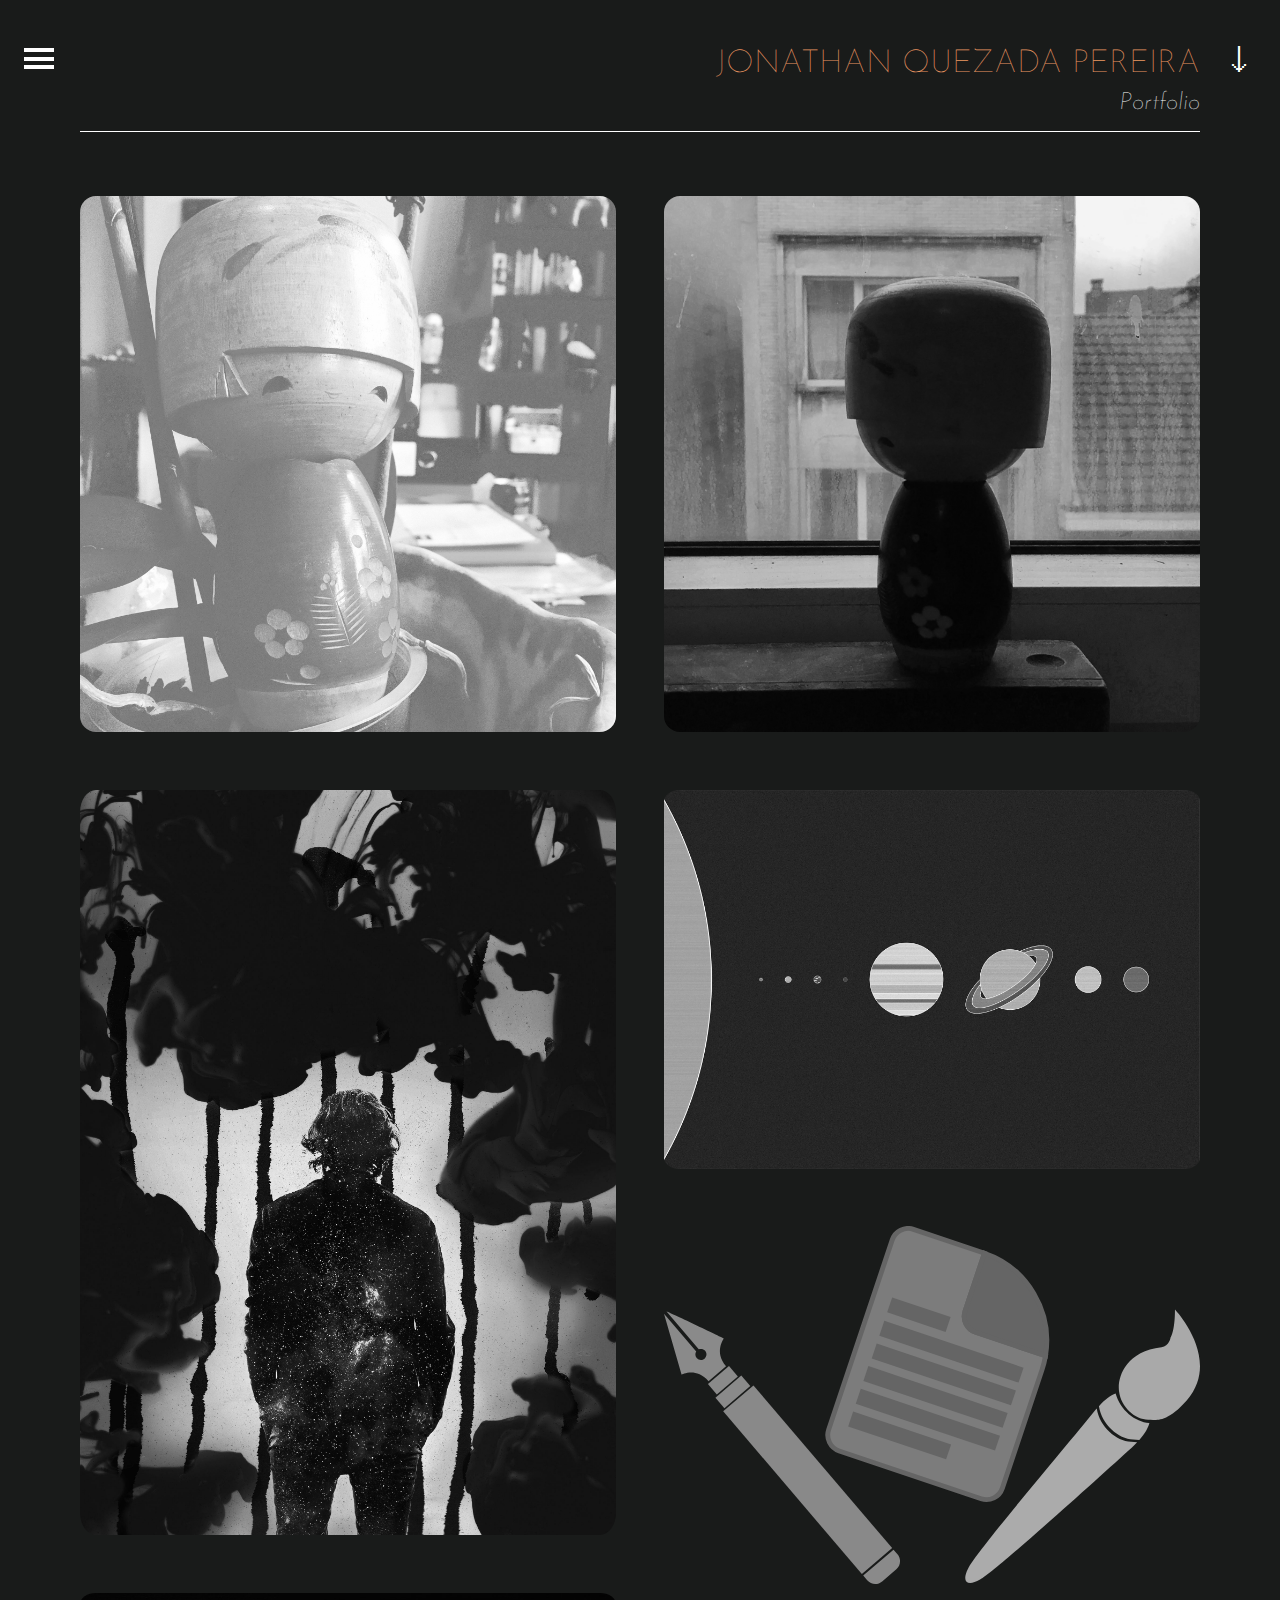
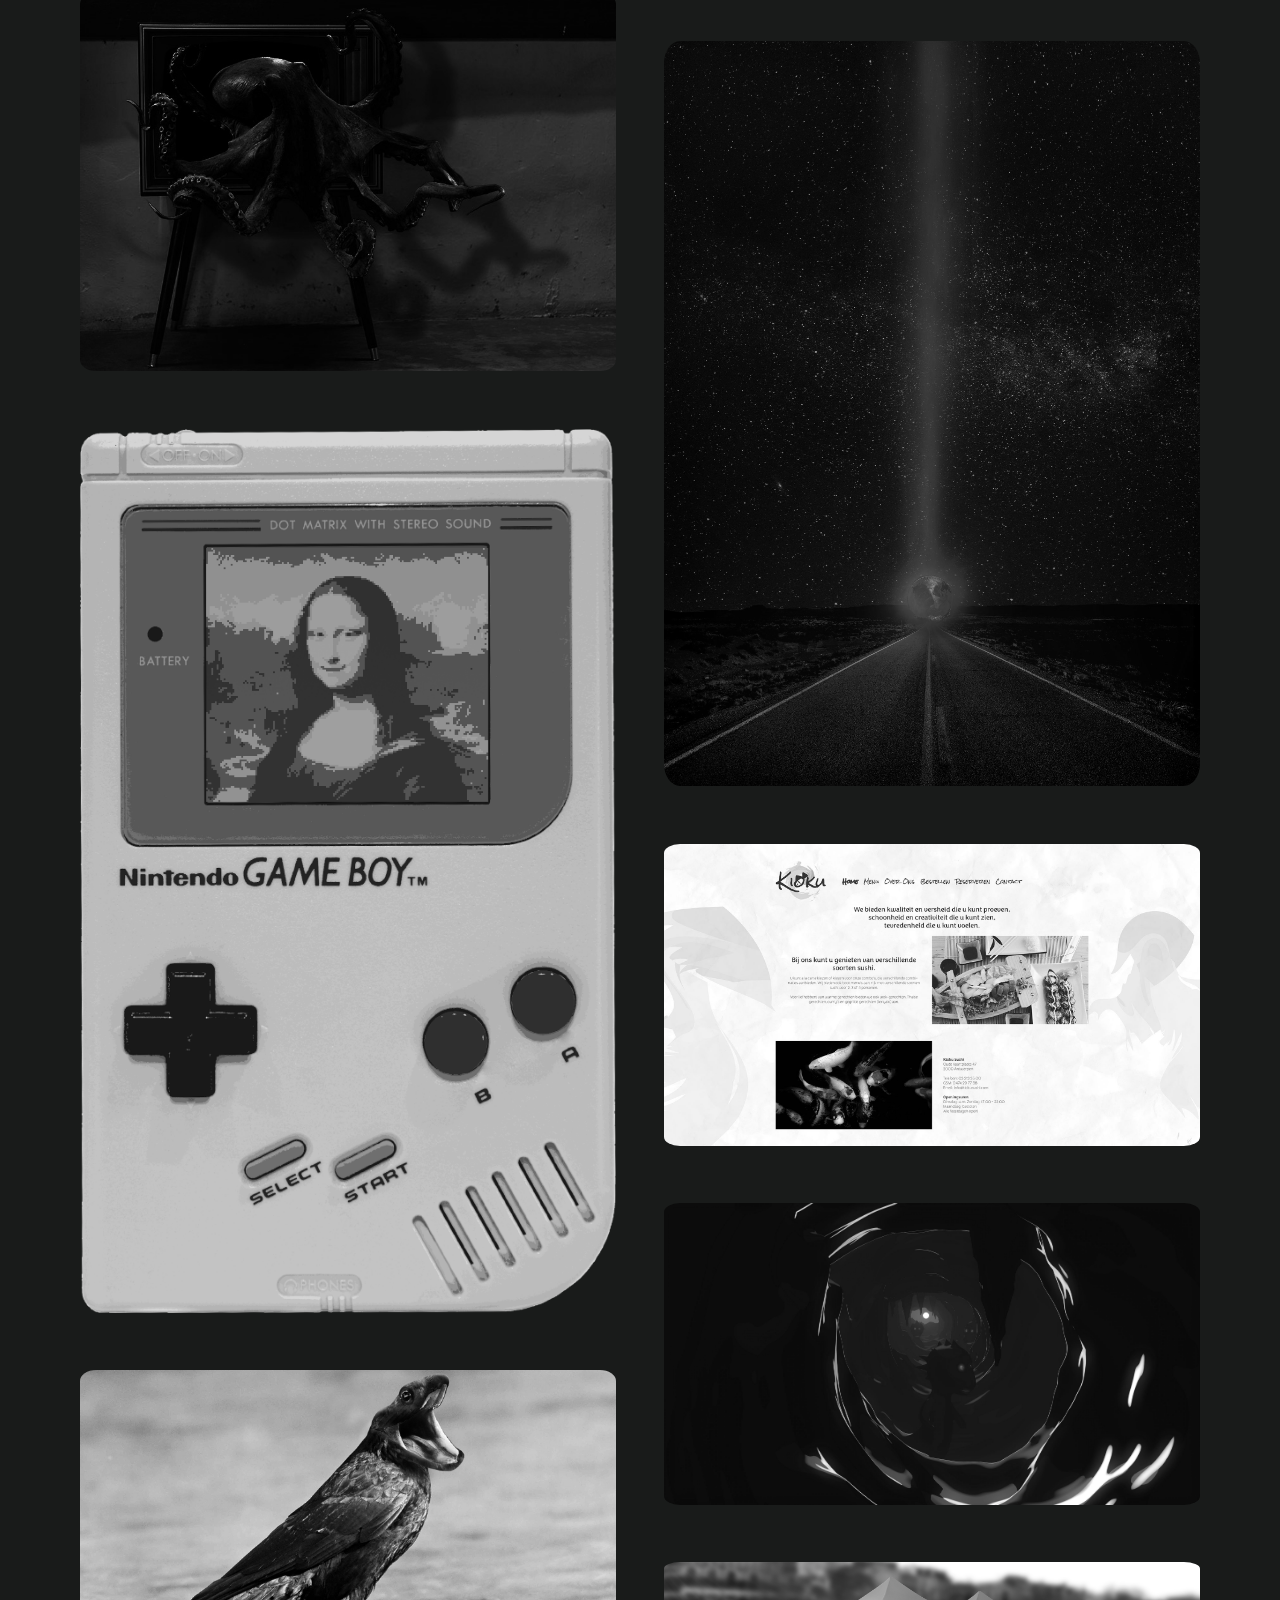
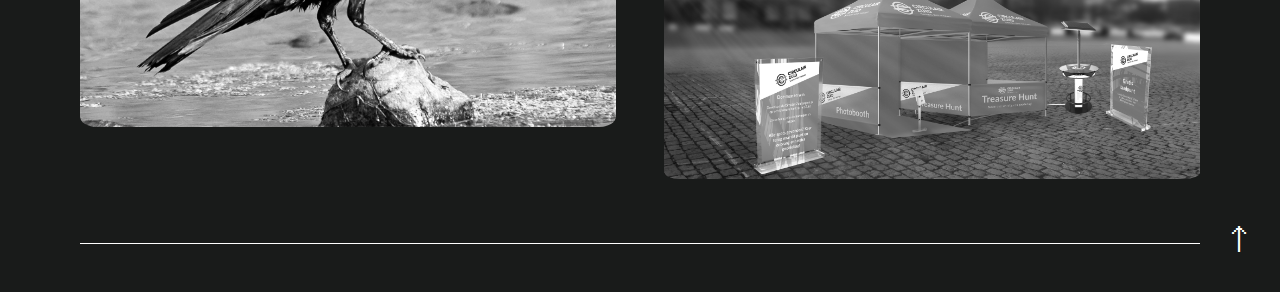
==== index.html @ c4bb79e0 "Update index.html" ====
<!doctype html>
<html>
	<head>
		<title>Portfolio Jonathan Q. Pereira</title>
		<link rel="stylesheet" type="text/css" href="reset.css">
		<link href="https://fonts.googleapis.com/css?family=Josefin+Sans:300,300i,400,400i,700" rel="stylesheet">
		<link rel="stylesheet" type="text/css" href="stijl.css">
		<link rel="stylesheet" type="text/css" id="switchcss" href="stijl-dark.css">
		<script src="script.js" defer></script>
		<meta charset="utf-8">
	</head>
	<body>
		<header>
			<h1>Jonathan Quezada&nbspPereira</h1>
			<h2>Portfolio</h2>
		</header>

		<a class="burger">
			<span></span>
			<span></span>
			<span></span>
		</a>

		<a class="pijlen verbergpijl" id="pijl" data-factor="1">🡓</a>
		<a class="pijlen verbergpijl" id="pijl2" data-factor="0">🡑</a>

		<nav>
			<a href="index.html">Portfolio</a>
			<a href="about.html">About</a>
			<div class="mode">
				<a class="dark selected">Dark&nbsp;Mode</a>
				<a class="light">Light&nbsp;Mode</a>
			</div>
			<img src="img/splatter.svg" alt="">
		</nav>

		<main id="columns">
			<div>
				<a href="/portfolio/img/img1.jpg">
				<img src="img/img1.jpg" alt="">
				</a>
				<h3>Pastel Kokeshi Photograph, 2017</h3>
			</div>
			<div>
				<a href="/portfolio/img/img2.jpg">
				<img src="img/img2.jpg" alt="">
				</a>
				<h3>Scifi Poster #1, 2018</h3>
			</div>
			<div>
				<a href="/portfolio/img/img3.jpg">
				<img src="img/img3.jpg" alt="">
				</a>
				<h3>Lovecraftian Out of Bounds, 2017</h3>
			</div>
			<div>
				<a href="/portfolio/img/img4.png">
				<img src="img/img4.png" alt="">
				</a>
				<h3>Modern Retro Mona, 2019</h3>
			</div>
			<div>
				<a href="/portfolio/img/img6.jpg">
				<img src="img/img6.jpg" alt="">
				</a>
				<h3>Snake + Bird = ???, 2018</h3>
			</div>
			<div>
				<a href="/portfolio/img/img8.jpg">
				<img src="img/img8.jpg" alt="">
				</a>
				<h3>Backlit Kokeshi Photograph, 2017</h3>
			</div>
			<div>
				<a href="/portfolio/img/img5.jpg">
				<img src="img/img5.jpg" alt="">
				</a>
				<h3>Simple Solar System, 2019</h3>
			</div>
			<div>
				<a href="/portfolio/img/img9.svg">
				<img src="img/img9.svg" alt="">
				</a>
				<h3>Adobe Icons, 2018</h3>
			</div>
			<div>
				<a href="/portfolio/img/img7.jpg">
				<img src="img/img7.jpg" alt="">
				</a>
				<h3>Scifi Poster #2, 2018</h3>
			</div>
			<div>
				<a href="/portfolio/img/img10.jpg">
				<img src="img/img10.jpg" alt="">
				</a>
				<h3>Sushi Restaurant website concept, 2021</h3>
			</div>
			<div>
				<a href="/portfolio/img/img11.jpg">
				<img src="img/img11.jpg" alt="">
				</a>
				<h3>Purple 3D scene, 2021</h3>
			</div>
			<div>
				<a href="/portfolio/img/img12.jpg">
				<img src="img/img12.jpg" alt="">
				</a>
				<h3>Mockup scene, 2020</h3>
			</div>
				<p class="info">More works will be added in the future!</p>
		</main>
	</body>
</html>
---- stijl.css ----
body {
  font-family: "Josefin Sans", sans-serif;
  margin: 1.5rem;
  color: white;
  background-color: #191b1a;
  position: relative;
}

main {
  margin: auto;
  max-width: 100rem;
}

.bottom {
  animation-name: bottomkleur;
  animation-duration: 2s;
  animation-fill-mode: forwards;
}

.top {
  animation-name: topkleur;
  animation-duration: 2s;
  animation-fill-mode: forwards;
}

@keyframes bottomkleur {
  100% {
    background-color: #243640;
  }
}

@keyframes topkleur {
  0% {
    background-color: #243640;
  }
  100% {
    background-color: #191b1a;
  }
}

h1, h2 {
  text-align: center;
}

h1 {
  font-size: 1.3rem;
  font-weight: lighter;
  padding-bottom: 0.7rem;
  color: #EC9862;
  text-transform: uppercase;
}

h2 {
  font-size: 1.2rem;
  font-style: italic;
  font-weight: lighter;
  padding-bottom: 1rem;
  border-bottom: 0.1rem solid white;
  margin-bottom: 2rem;
}

h3 {
  font-size: 1.1rem;
  font-style: italic;
}

p {
  font-size: 0.9rem;
  line-height: 1.4rem;
  padding-bottom: 1rem;
}

a {
  text-decoration: none;
  color: white;
}

a:hover {
  color: #EC9862;
  cursor:pointer;
}

nav {
  background-color: rgba(61,61,61, 0.8);
  height: 100vh;
  width: 25vw;
  position: fixed;
  top: 0;
  left: 0;
  padding: 5rem 1.5rem;
  font-size: 1.5rem;
  z-index: 1;
  transform: translate(-50vw, 0);
  animation-timing-function: linear;
}

nav a {
  display: block;
  padding-bottom: 1rem;
}

nav img {
  max-height: 50vh;
  margin-top: 15vh;
}

.zichtbaar {
  animation-fill-mode: forwards;
  animation-duration: 0.3s;
  animation-name: toonNav;
}

.onzichtbaar {
  animation-duration: 0.3s;
  animation-name: verbergNav;
}

@keyframes toonNav {
  100% {
    transform: translate(0, 0);
  }
}

@keyframes verbergNav {
  0% {
    transform: translate(0, 0);
  }
  100% {
    transform: translate(-50vw, 0);
  }
}

.mode {
  padding-top: 1rem;
  font-size: 1rem;
  font-weight: lighter;
  line-height: 1.5rem;
}

.mode a {
  display: inline;
}

.mode a:nth-child(1) {
  padding-right: 1rem;
  display: inline;
}

.selected {
  font-weight: bold;
}

.burger {
  border-bottom: 12px double white;
  border-top: 4px solid white;
  content: "";
  height: 5px;
  width: 30px;
  position: fixed;
	top: 1.5rem;
  left: 1.5rem;
  z-index: 2;
  transition-duration: 0.25s;
  transition-property: all;
}

.burger:hover {
  border-color: #EC9862;
}

.geklikt {
	position: fixed;
}

#columns {
  column-count: 1;
}

#columns div {
  font-size: 1rem;
  font-weight: lighter;
  margin-bottom: 2rem;
  break-inside: avoid;
  color: rgba(255, 255, 255, 0);
  filter: grayscale(100%);
  transition-property: all;
  transition-duration: 0.75s;
}

#columns div:hover {
  color: rgba(255, 255, 255, 1);
  filter: none;
}

#columns img {
	max-width: 100%;
	display: block;
	margin-bottom: 0.5rem;
  border-radius: 3%;
}

#me {
  display: block;
  margin: auto;
  margin-bottom: 2rem;
  height: auto;
  width: 50vw;
  max-width: 100%;
  border-radius: 3%;
  filter: grayscale(100%);
}

#email {
  font-style: italic;
}

.pijlen {
  font-size: 2rem;
  color: white;
  position: absolute;
  right: 0;
  z-index: 1;
  transition-duration: 0.25s;
  transition-property: all;
}

#pijl {
  top: 0;
}

#pijl2 {
  bottom: -1rem;
}

.pijlen:hover {
  color: #EC9862;
}

.burger:active {
  transform: scale(1.25);
}

.pijlen:active {
  transform: scale(1.5);
}

.verbergpijl {
  display: none;
}

.info {
  position: absolute;
  bottom: -1rem;
  left: -100vw;
  transition-property: left;
  transition-duration: 1s;
  color: #EC9659;
  font-weight: normal;
  width: 100%;
  margin: auto;
  text-align: center;
}

#object {
  margin-top: 2rem;
  max-height: 10rem;
  animation-name: zweef;
  animation-duration: 5s;
  animation-iteration-count: infinite;
}

.verbergtekst {
  display: none;
}

#aboutmain p {
  font-size: 1.15rem;
}

@keyframes zweef {
  50% {
    transform: translate(0, -2rem);
  }
}

@supports (grid-area: auto) {
  @media (min-width: 1000px) {
    #aboutmain {
      display: grid;
      grid-template-columns: 1fr 1fr;
    }

    main {
      border-bottom: 0.1rem solid white;
      padding: 2rem 0;
    }

    h1, h2 {
      text-align: right;
    }

    #object {
      margin-top: 4rem;
    }

  	#columns {
  		column-count: 2;
  		column-gap: 3rem;
  	}

    #me {
      width: 30vw;
    }

    .burger {
      top: 3rem;
      left: 1.5rem;
    }

    body {
      margin: 3rem 5rem;
    }

    nav {
      width: 20vw;
      max-width: 15rem;
      padding: 7rem 1.5rem;
    }

    h1 {
      font-size: 2rem;
    }

    h2 {
      font-size: 1.5rem;
    }

    #pijl, #pijl2 {
      right: -3.5rem;
    }
  }

  @media (min-width: 1400px) {

    .burger {
      top: 3rem;
      left: 3rem;
    }

    #object {
      margin-top: 6rem;
    }

  	#columns {
  		column-count: 3;
  	}

    body {
      margin: 3rem 8rem;
    }

    nav {
      padding: 7rem 3rem;
    }

    #pijl, #pijl2 {
      right: -5rem;
    }
  }
}
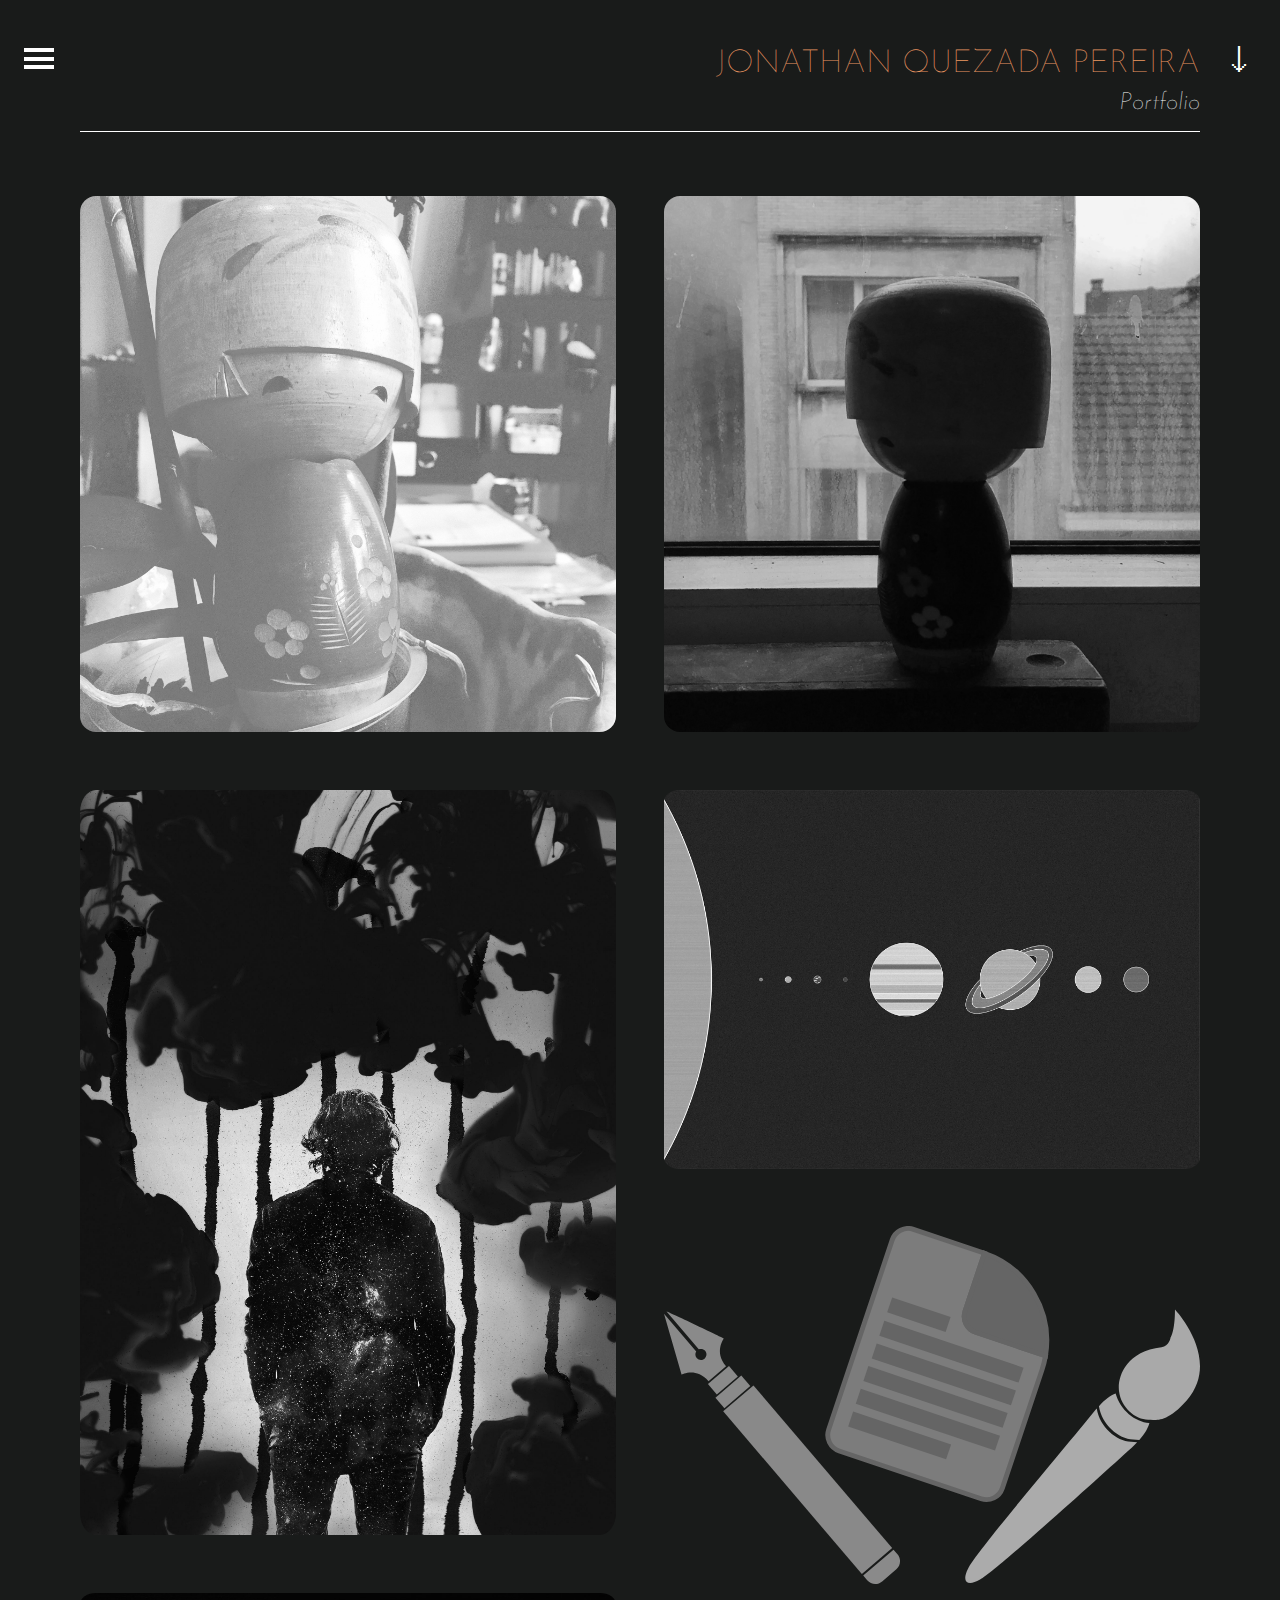
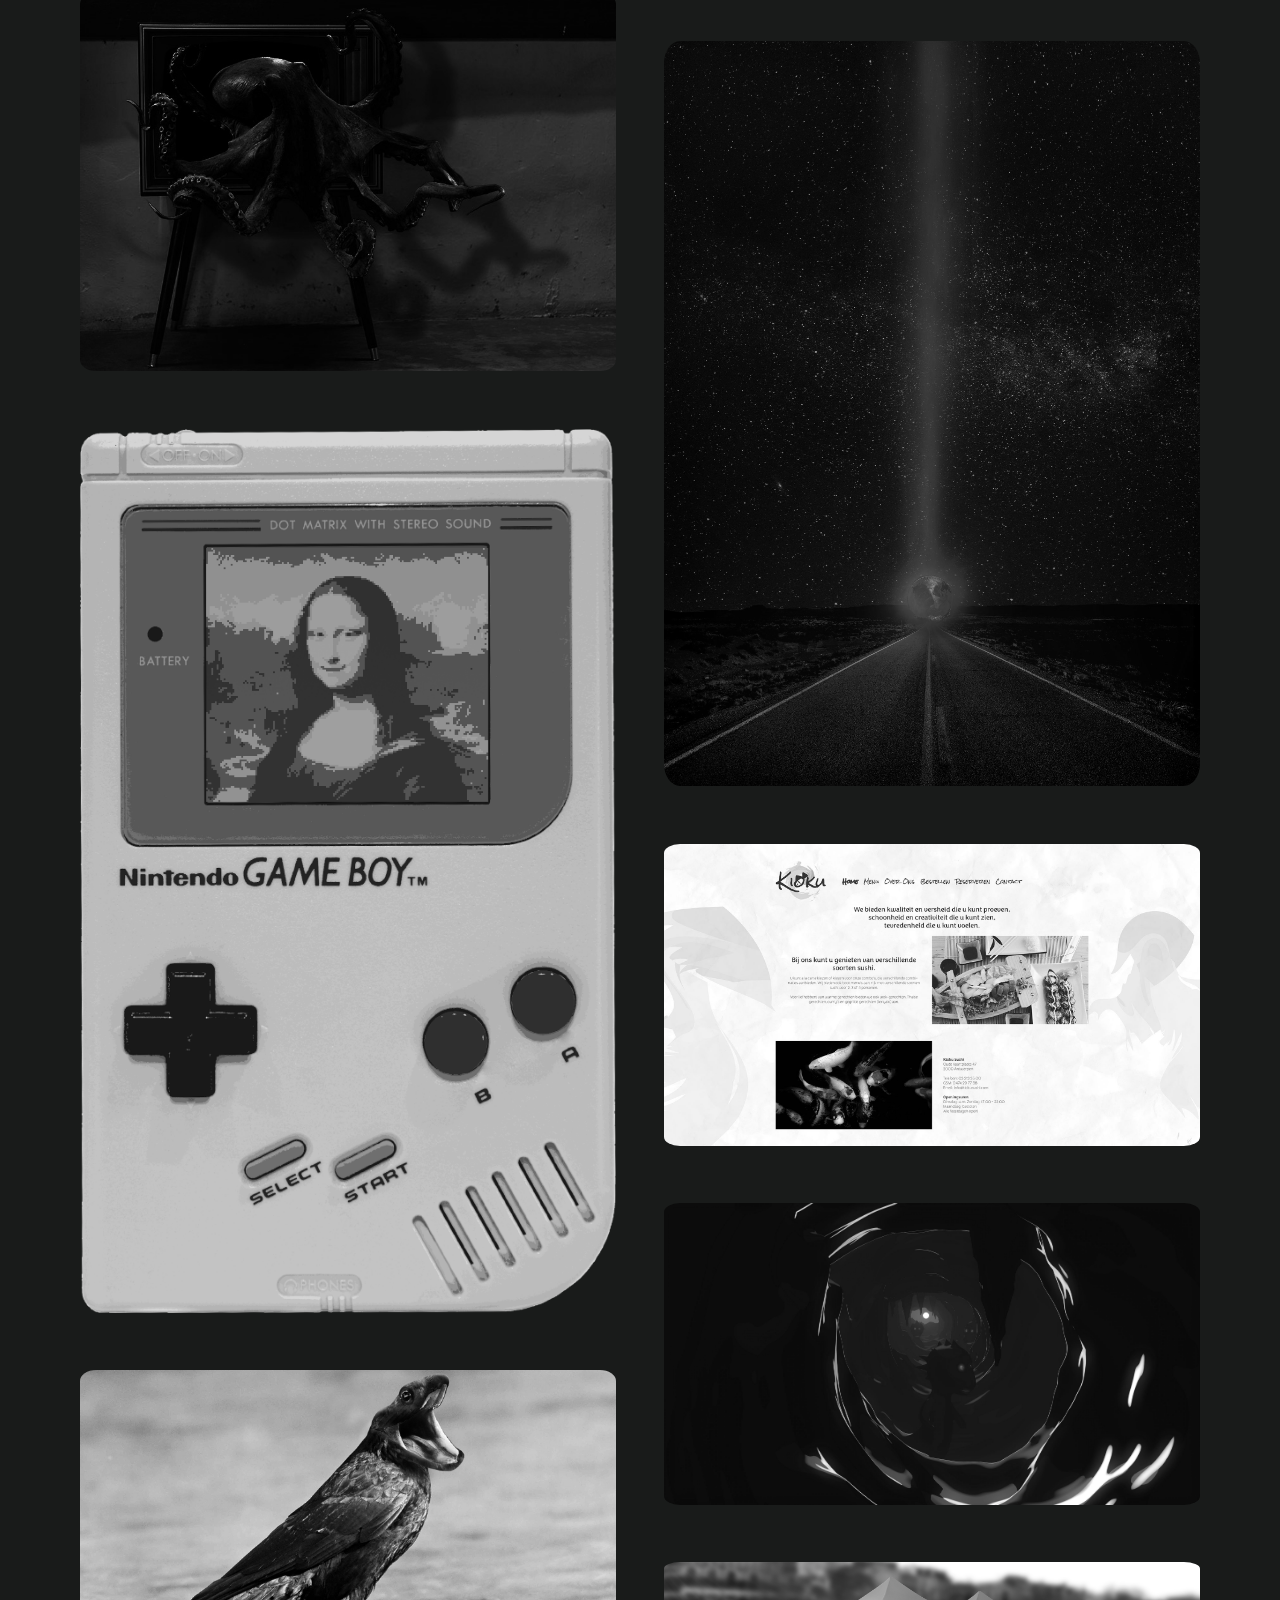
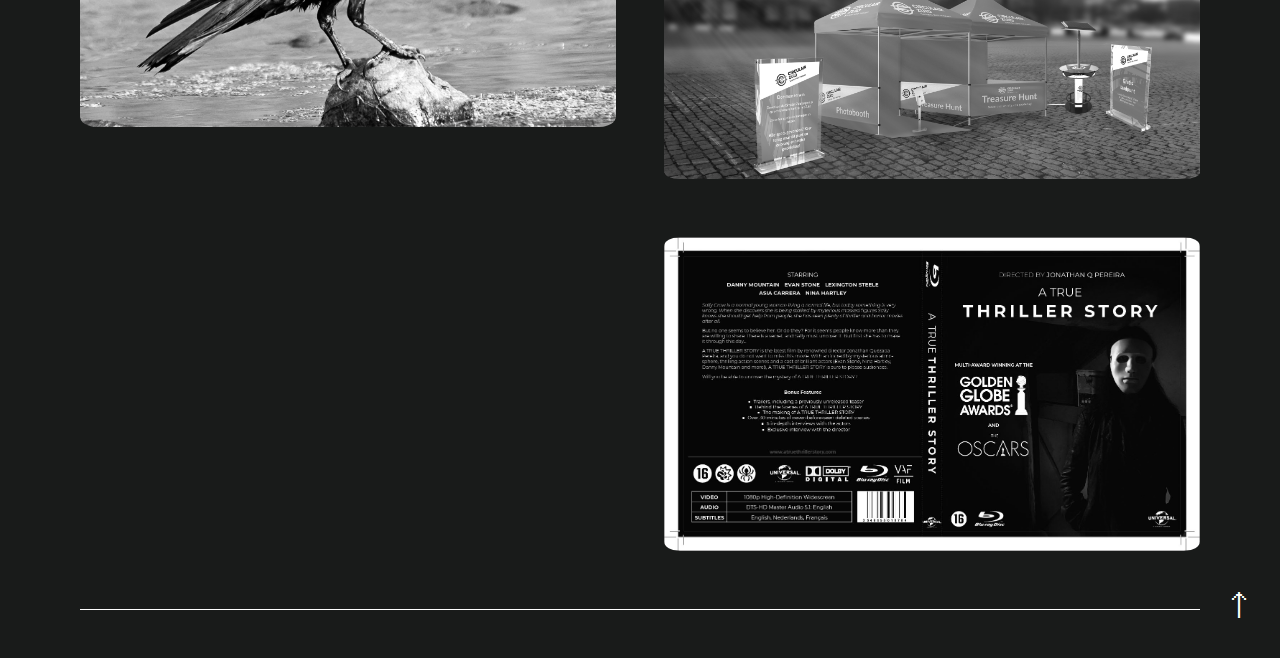
==== commit 986a351d: "new img" ====
--- a/index.html
+++ b/index.html
@@ -107,6 +107,12 @@
 				</a>
 				<h3>Mockup scene, 2020</h3>
 			</div>
+			<div>
+				<a href="/portfolio/img/img13.jpg">
+				<img src="img/img13.jpg" alt="">
+				</a>
+				<h3>Mockup blu-ray cover, 2020</h3>
+			</div>
 				<p class="info">More works will be added in the future!</p>
 		</main>
 	</body>
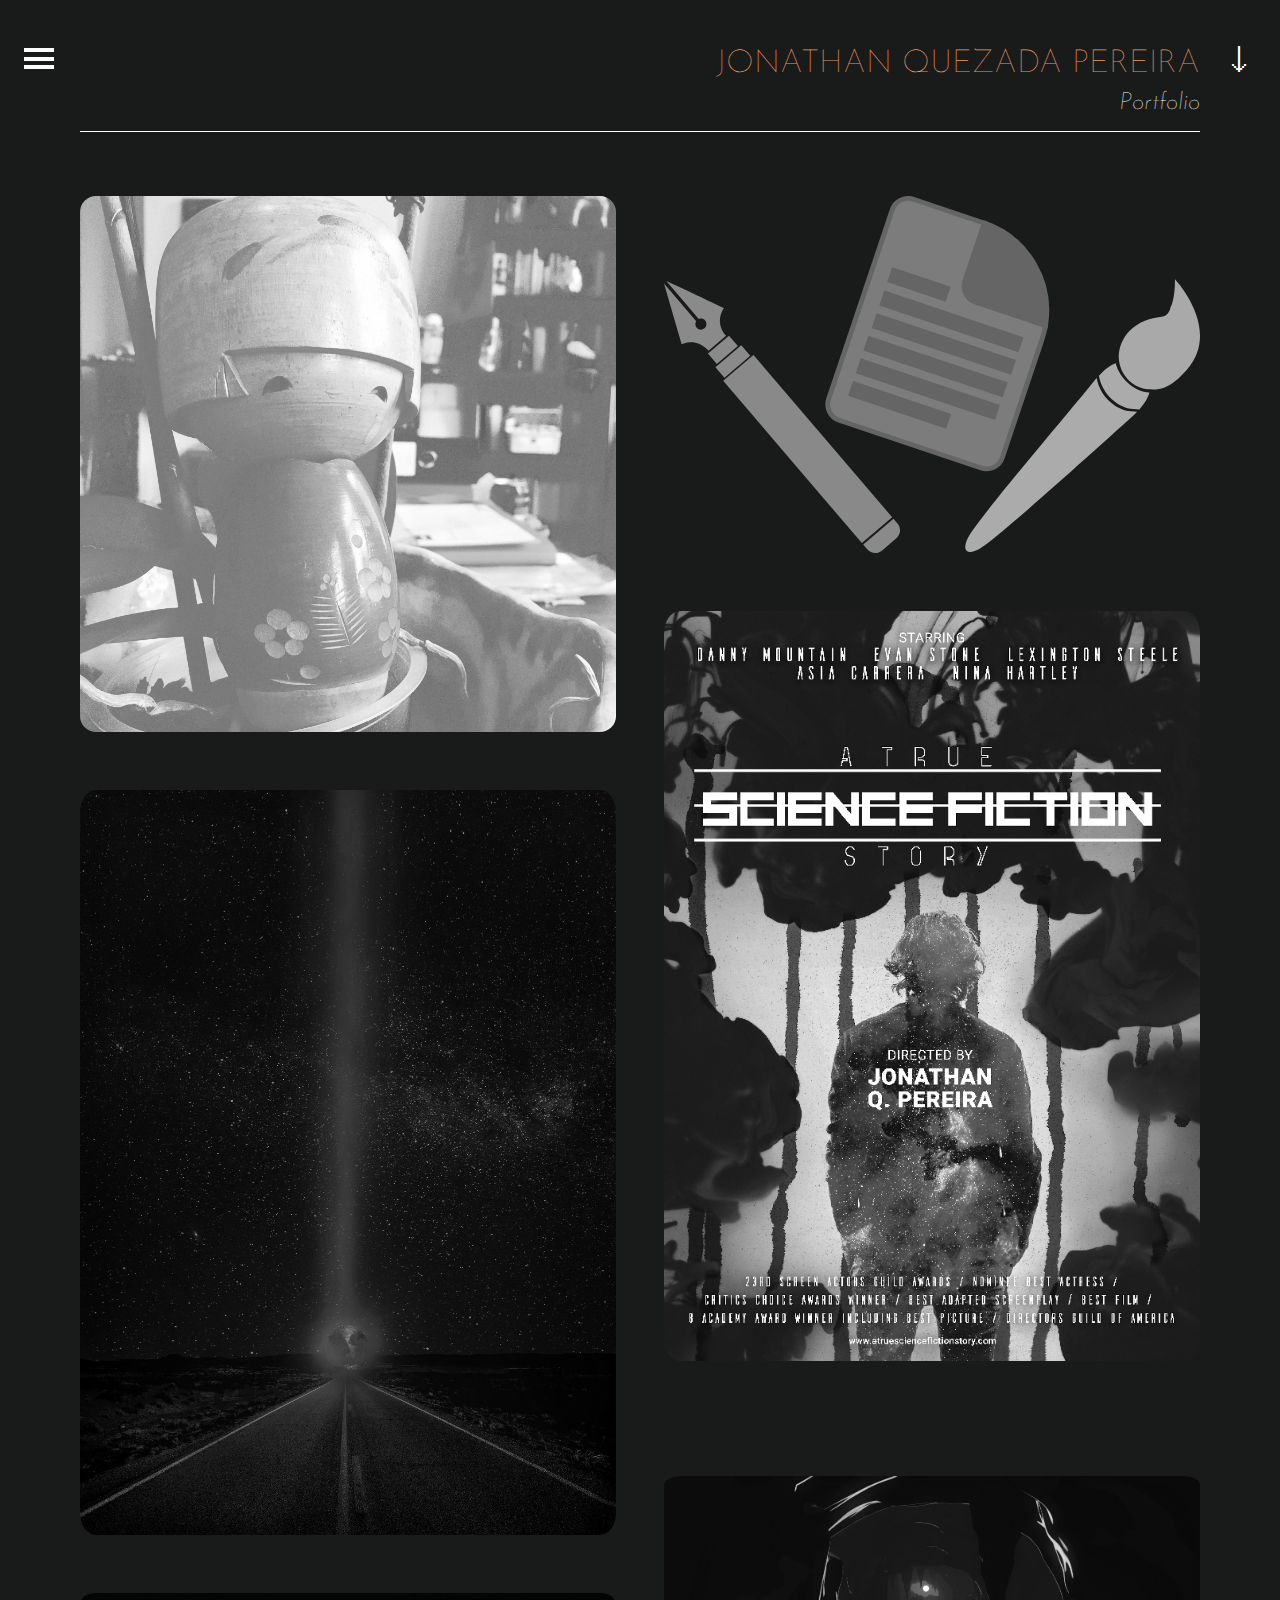
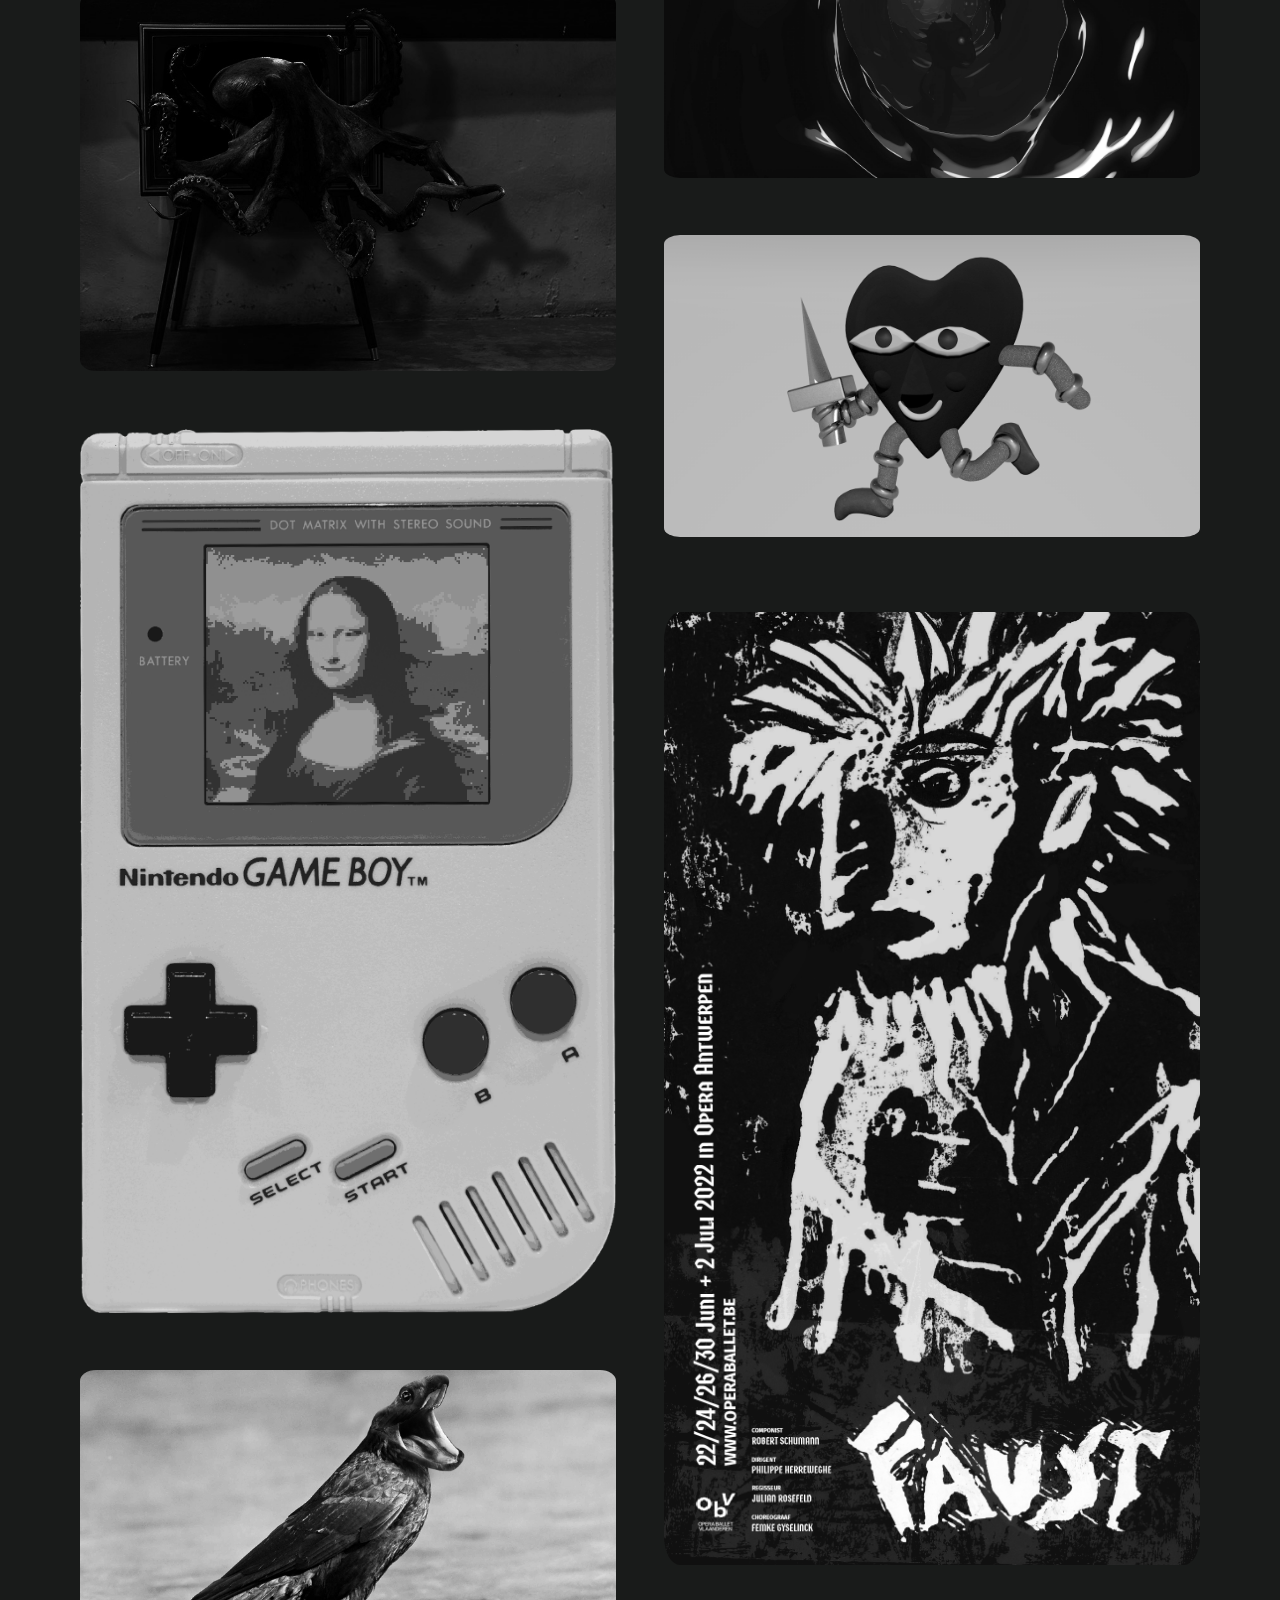
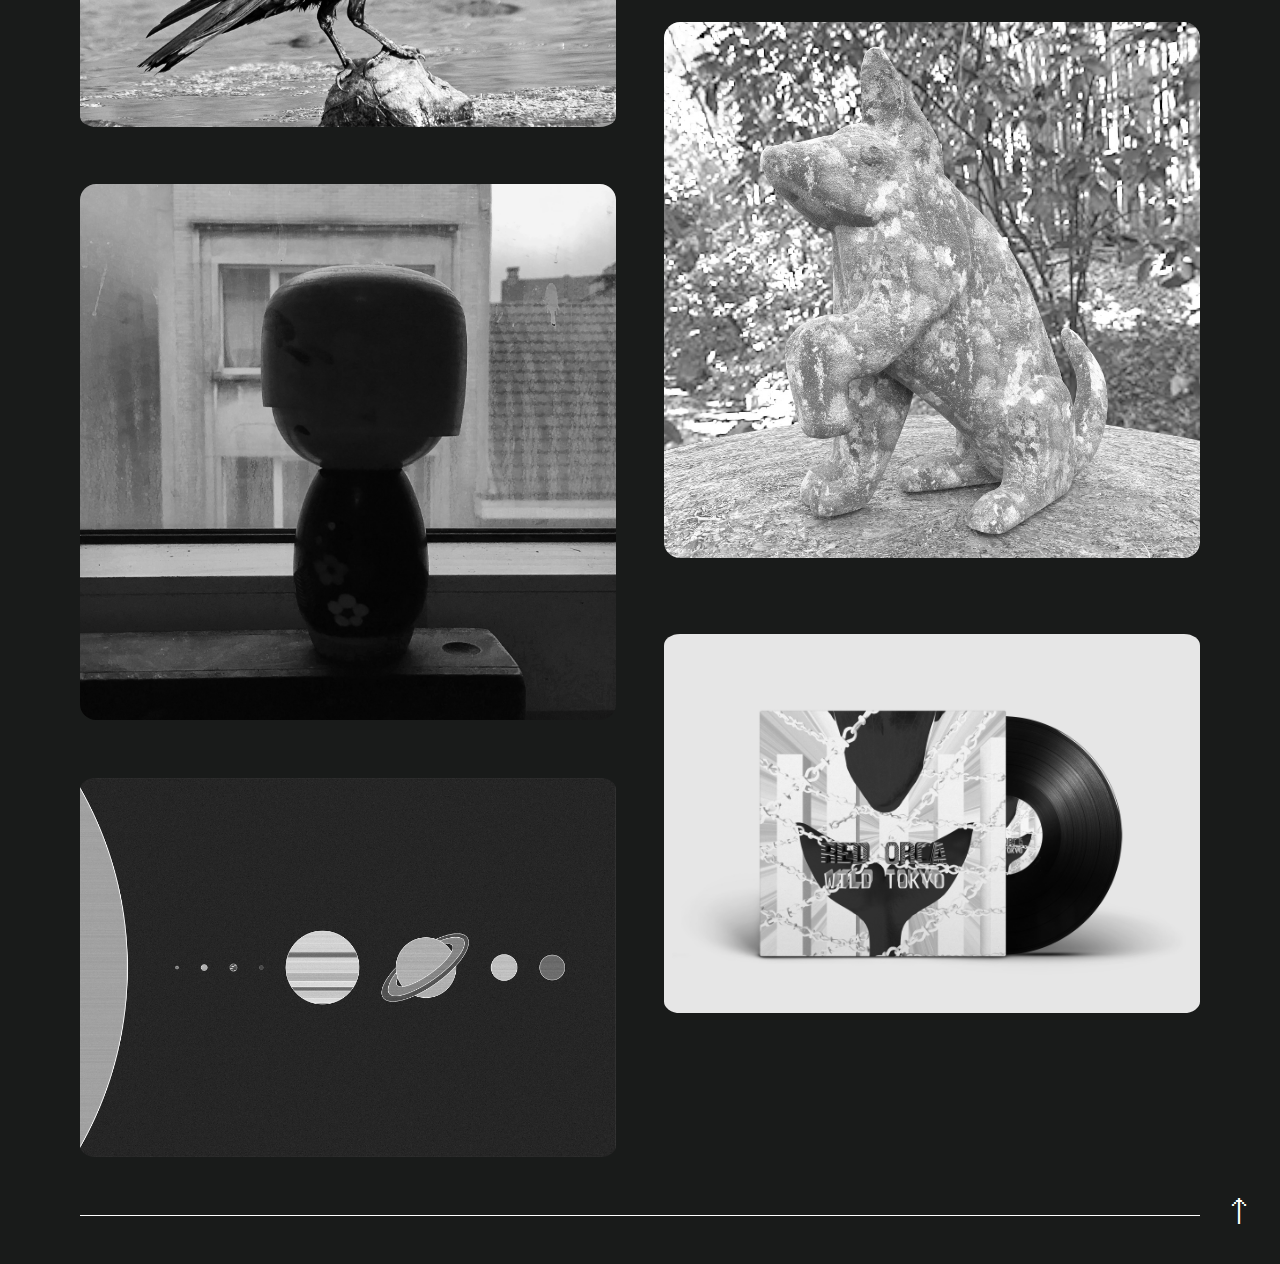
==== commit a882b542: "added subpages" ====
--- a/index.html
+++ b/index.html
@@ -6,6 +6,7 @@
 		<link href="https://fonts.googleapis.com/css?family=Josefin+Sans:300,300i,400,400i,700" rel="stylesheet">
 		<link rel="stylesheet" type="text/css" href="stijl.css">
 		<link rel="stylesheet" type="text/css" id="switchcss" href="stijl-dark.css">
+		<link rel="icon" href="img/object.svg">
 		<script src="script.js" defer></script>
 		<meta charset="utf-8">
 	</head>
@@ -25,8 +26,8 @@
 		<a class="pijlen verbergpijl" id="pijl2" data-factor="0">🡑</a>
 
 		<nav>
-			<a href="index.html">Portfolio</a>
-			<a href="about.html">About</a>
+			<a href="https://jonathanqp.github.io/portfolio/">Portfolio</a>
+			<a href="about">About</a>
 			<div class="mode">
 				<a class="dark selected">Dark&nbsp;Mode</a>
 				<a class="light">Light&nbsp;Mode</a>
@@ -36,82 +37,94 @@
 
 		<main id="columns">
 			<div>
-				<a href="/portfolio/img/img1.jpg">
+				<a href="./photography.html">
 				<img src="img/img1.jpg" alt="">
 				</a>
 				<h3>Pastel Kokeshi Photograph, 2017</h3>
 			</div>
 			<div>
-				<a href="/portfolio/img/img2.jpg">
-				<img src="img/img2.jpg" alt="">
+				<a href="./scifi.html">
+				<img src="img/img7.jpg" alt="">
 				</a>
-				<h3>Scifi Poster #1, 2018</h3>
+				<h3>Scifi Visual, 2018</h3>
 			</div>
 			<div>
-				<a href="/portfolio/img/img3.jpg">
+				<a href="./photoshop.html">
 				<img src="img/img3.jpg" alt="">
 				</a>
 				<h3>Lovecraftian Out of Bounds, 2017</h3>
 			</div>
 			<div>
-				<a href="/portfolio/img/img4.png">
+				<a href="./illustrations.html">
 				<img src="img/img4.png" alt="">
 				</a>
 				<h3>Modern Retro Mona, 2019</h3>
 			</div>
 			<div>
-				<a href="/portfolio/img/img6.jpg">
+				<a href="./photoshop.html">
 				<img src="img/img6.jpg" alt="">
 				</a>
 				<h3>Snake + Bird = ???, 2018</h3>
 			</div>
 			<div>
-				<a href="/portfolio/img/img8.jpg">
+				<a href="./photography.html">
 				<img src="img/img8.jpg" alt="">
 				</a>
 				<h3>Backlit Kokeshi Photograph, 2017</h3>
 			</div>
 			<div>
-				<a href="/portfolio/img/img5.jpg">
+				<a href="./illustrations.html">
 				<img src="img/img5.jpg" alt="">
 				</a>
 				<h3>Simple Solar System, 2019</h3>
 			</div>
 			<div>
-				<a href="/portfolio/img/img9.svg">
+				<a href="./illustrations.html">
 				<img src="img/img9.svg" alt="">
 				</a>
 				<h3>Adobe Icons, 2018</h3>
 			</div>
 			<div>
-				<a href="/portfolio/img/img7.jpg">
-				<img src="img/img7.jpg" alt="">
+				<a href="./scifi.html">
+				<img src="img/sf poster 2.png" alt="">
 				</a>
-				<h3>Scifi Poster #2, 2018</h3>
+				<h3>Scifi Poster, 2018</h3>
 			</div>
 			<div>
-				<a href="/portfolio/img/img10.jpg">
-				<img src="img/img10.jpg" alt="">
+				<a href="./restaurant.html">
+				<img src="img/img10.png" alt="">
 				</a>
-				<h3>Sushi Restaurant website concept, 2021</h3>
+				<h3>Sushi Restaurant branding concept, 2021</h3>
 			</div>
 			<div>
-				<a href="/portfolio/img/img11.jpg">
+				<a href="./3d.html">
 				<img src="img/img11.jpg" alt="">
 				</a>
 				<h3>Purple 3D scene, 2021</h3>
 			</div>
 			<div>
-				<a href="/portfolio/img/img12.jpg">
-				<img src="img/img12.jpg" alt="">
+				<a href="./3d.html">
+				<img src="img/img12.png" alt="">
 				</a>
-				<h3>Mockup scene, 2020</h3>
+				<h3>3D Figure, 2021 <br><a href="https://www.instagram.com/p/CRq-9FQh7xC/" target="_blank">(based on a 2D design by Jasper van Gestel)</a></h3>
 			</div>
 			<div>
-				<a href="/portfolio/img/img13.jpg">
-				<img src="img/img13.jpg" alt="">
+				<a href="./faust.html">
+				<img src="img/img 13.png" alt="">
 				</a>
-				<h3>Mockup blu-ray cover, 2020</h3>
+				<h3>Faust poster, 2021</h3>
+			</div>
+			<div>
+				<a href="./3d.html">
+				<img src="img/img14.jpg" alt="">
+				</a>
+				<h3>3D Dog Statue, 2021 <br><a href="https://roomfifty.com/collections/jasper-van-gestel/products/jasper-van-gestel-big-bad-shepherd-framed-print" target="_blank">(based on a 2D design by Jasper van Gestel)</a></h3>
+			</div>
+			<div>
+				<a href="./3d.html">
+				<img src="img/img15.jpg" alt="">
+				</a>
+				<h3>Red Orca 3D LP Cover, 2021</h3>
 			</div>
 				<p class="info">More works will be added in the future!</p>
 		</main>
--- a/stijl.css
+++ b/stijl.css
@@ -73,6 +73,12 @@
 a {
   text-decoration: none;
   color: white;
+}
+
+h3 a {
+  font-size: 0.75rem;
+  margin-top: 0.5rem;
+  color: #EC9862;
 }
 
 a:hover {
@@ -172,6 +178,62 @@
 	position: fixed;
 }
 
+.subpage {
+  display: grid;
+  grid-template-columns: 1fr 1fr;
+}
+
+.subpage img {
+  display: block;
+  max-width: 40vw;
+  max-height: 60vh;
+  margin: auto;
+  padding-bottom: 2rem;
+  padding-right: 2rem;
+}
+
+.subpage h3 {
+  text-align: center;
+  padding-bottom: 2rem;
+}
+
+.subpage .uitleg {
+  grid-column: 2;
+}
+
+.uitleg p {
+  font-weight: lighter;
+  font-size: 1.5rem;
+  line-height: 2.2rem;
+}
+
+.subpage .imgs {
+  grid-column: 1;
+}
+
+.subpage .info {
+  bottom: 0.5rem;
+}
+
+.uitleg a {
+  color: #EC9862;
+}
+
+.uitleg a:hover {
+  font-size: 1.4rem;
+  font-weight: bold;
+}
+
+video {
+  max-width: 45vw;
+  max-height: 80vh;
+  margin: auto;
+  display: block;
+  padding-right: 2rem;
+  margin-bottom: 2rem;
+}
+
+
 #columns {
   column-count: 1;
 }
@@ -187,9 +249,18 @@
   transition-duration: 0.75s;
 }
 
+#columns div a {
+  color: rgba(255, 255, 255, 0);
+  transition-duration: 0.75s;
+}
+
 #columns div:hover {
   color: rgba(255, 255, 255, 1);
   filter: none;
+}
+
+#columns div:hover a {
+  color: #EC9862;
 }
 
 #columns img {
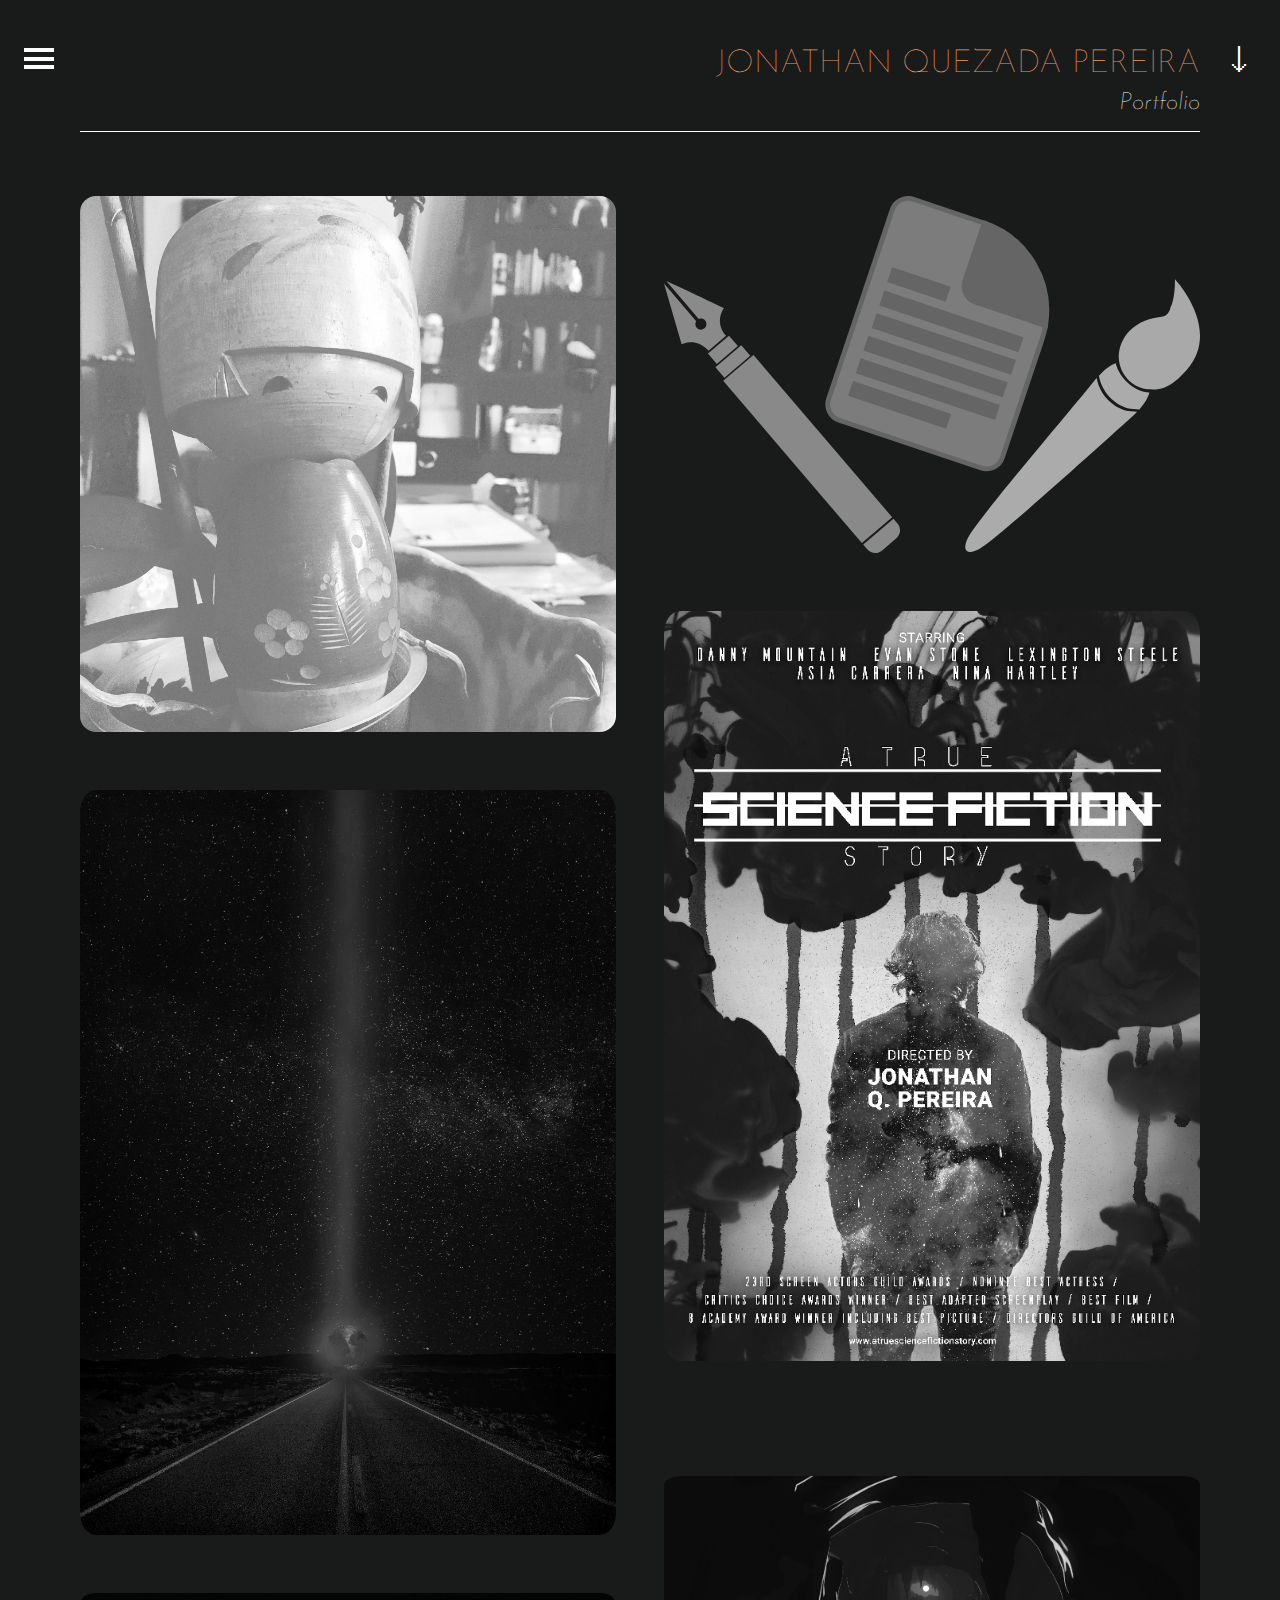
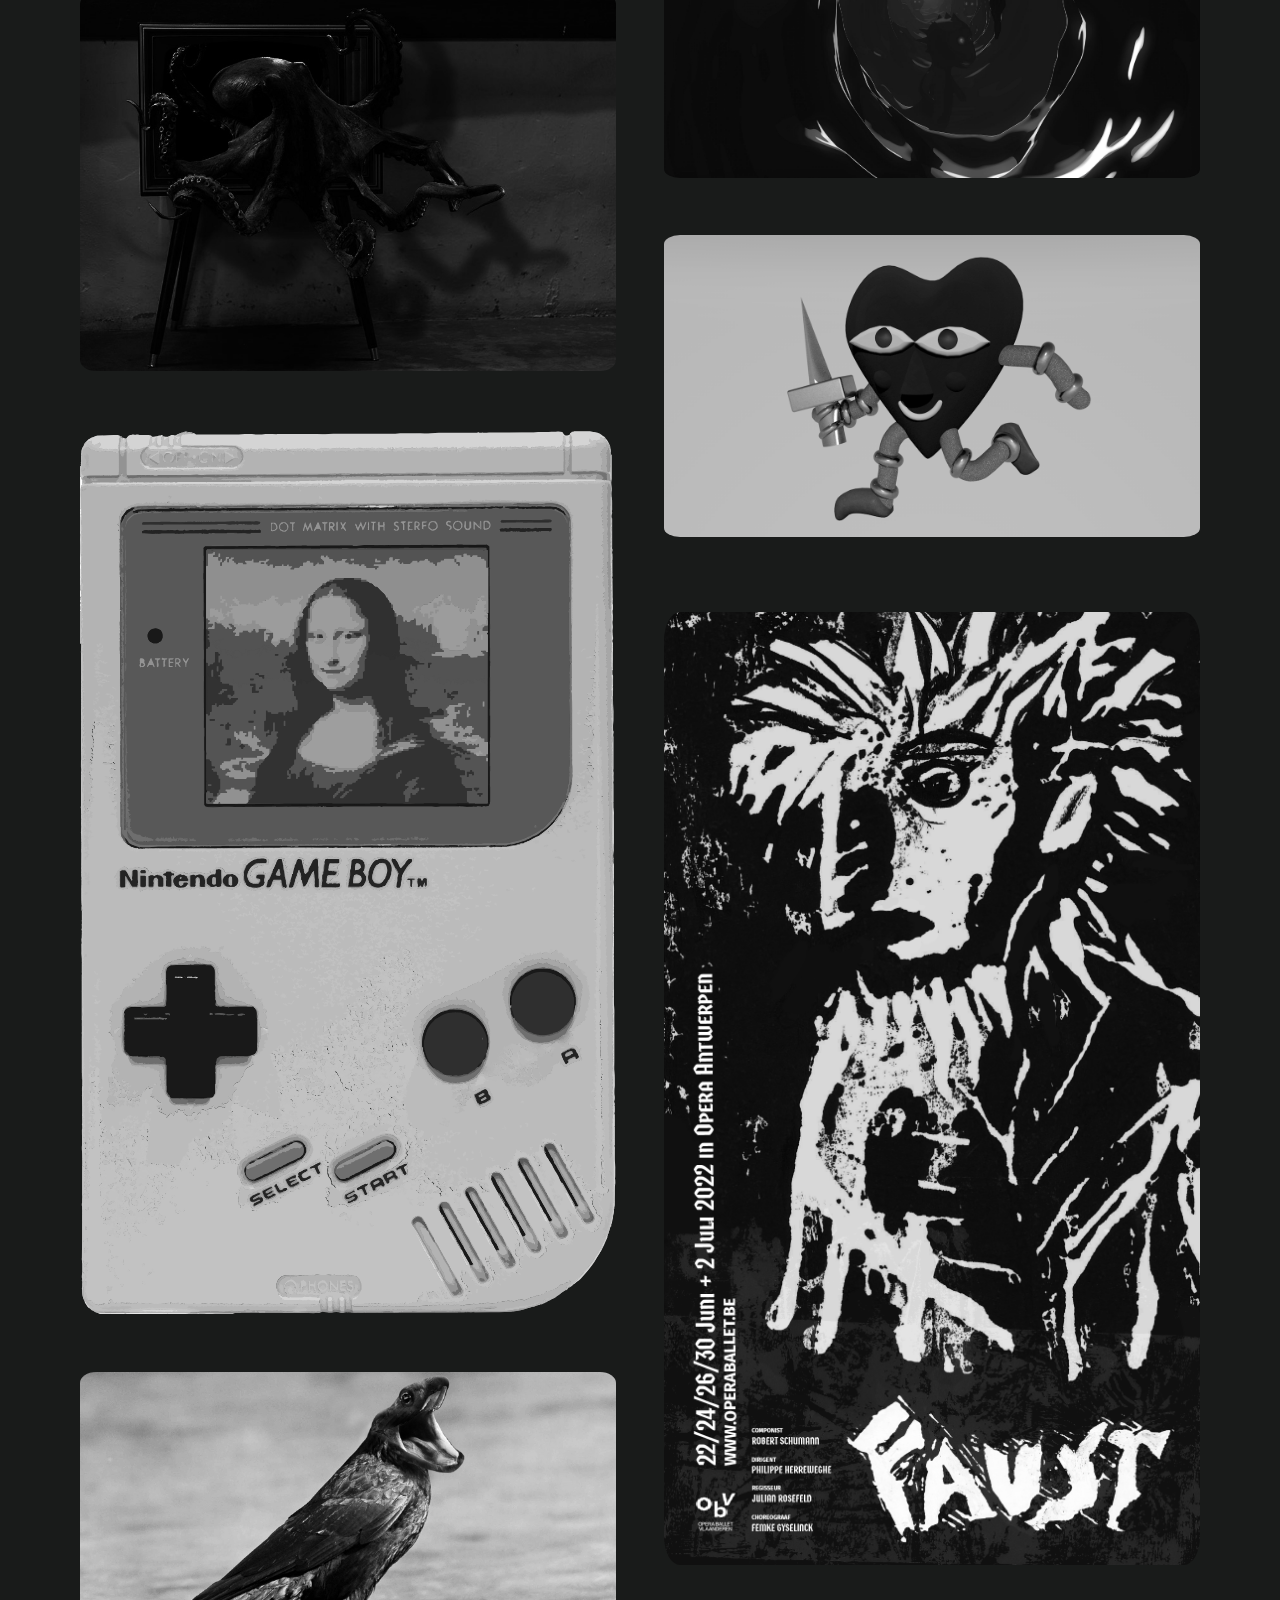
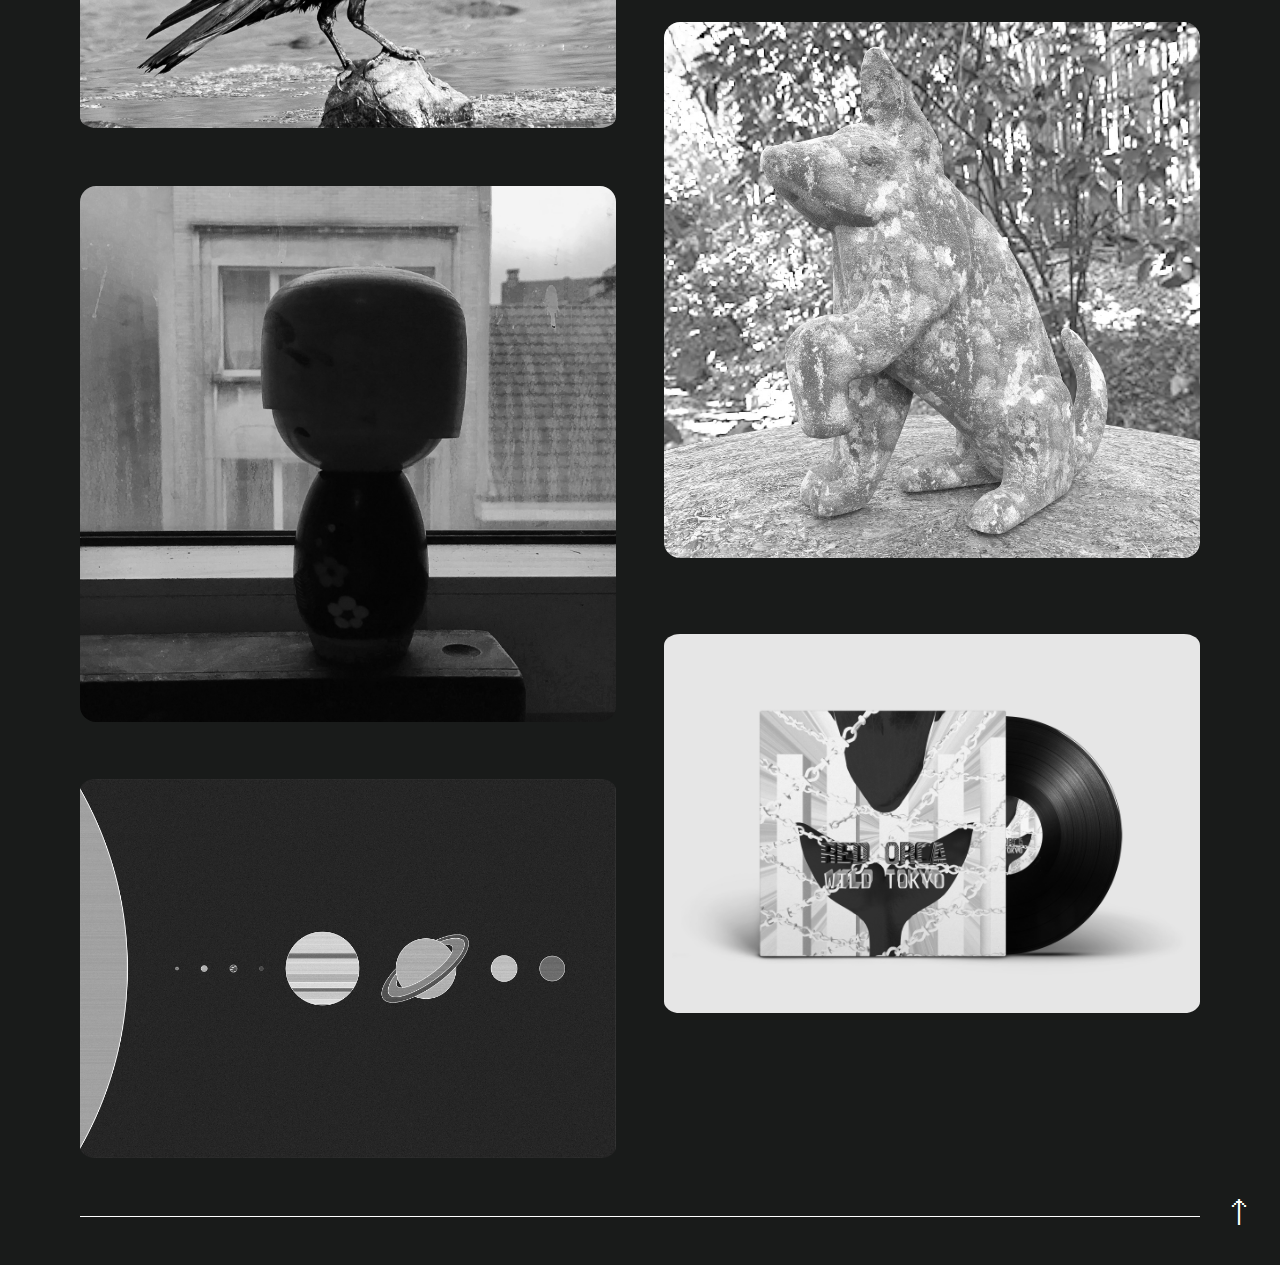
==== commit d4fe9d01: "update mona svg" ====
--- a/index.html
+++ b/index.html
@@ -56,7 +56,7 @@
 			</div>
 			<div>
 				<a href="./illustrations.html">
-				<img src="img/img4.png" alt="">
+				<img src="img/img4.svg" alt="">
 				</a>
 				<h3>Modern Retro Mona, 2019</h3>
 			</div>
--- a/stijl.css
+++ b/stijl.css
@@ -192,6 +192,11 @@
   padding-right: 2rem;
 }
 
+#mona {
+  max-width: 70vw;
+  max-height: 80vh;
+}
+
 .subpage h3 {
   text-align: center;
   padding-bottom: 2rem;
@@ -233,6 +238,16 @@
   margin-bottom: 2rem;
 }
 
+iframe {
+  display: block;
+  margin: auto;
+  padding-top: 2rem;
+  padding-bottom: 0;
+  background-color: #EC9862;
+  border-radius: 3%;
+  max-width: 80vw;
+  margin-top: 1rem;
+}
 
 #columns {
   column-count: 1;
@@ -245,8 +260,7 @@
   break-inside: avoid;
   color: rgba(255, 255, 255, 0);
   filter: grayscale(100%);
-  transition-property: all;
-  transition-duration: 0.75s;
+  transition: all 0.75s ease;
 }
 
 #columns div a {
@@ -271,18 +285,29 @@
 }
 
 #me {
-  display: block;
-  margin: auto;
-  margin-bottom: 2rem;
+  margin-bottom: 1rem;
+  text-align: center;
+}
+
+#mepic {
+  filter: grayscale(100%);
+  transition: all 0.75s ease;
+  display: block;
+  margin: auto;
   height: auto;
-  width: 50vw;
+  width: 45vw;
   max-width: 100%;
   border-radius: 3%;
-  filter: grayscale(100%);
-}
-
-#email {
-  font-style: italic;
+  margin-bottom: 1rem;
+}
+
+#aboutmain #hoverdesc {
+  color: #EC9862;
+  font-size: 1rem;
+}
+
+#mepic #hoverdesc p {
+  font-size: 0.2rem;
 }
 
 .pijlen {
@@ -333,7 +358,9 @@
 }
 
 #object {
-  margin-top: 2rem;
+  display: block;
+  margin: auto;
+  margin-top: 4rem;
   max-height: 10rem;
   animation-name: zweef;
   animation-duration: 5s;
@@ -345,7 +372,13 @@
 }
 
 #aboutmain p {
-  font-size: 1.15rem;
+  font-size: 1.2rem;
+  line-height: 1.6rem;
+  font-weight: lighter;
+}
+
+#aboutmain #email {
+  font-weight: normal;
 }
 
 @keyframes zweef {
@@ -358,7 +391,24 @@
   @media (min-width: 1000px) {
     #aboutmain {
       display: grid;
-      grid-template-columns: 1fr 1fr;
+      grid-template-columns: 40vw 40vw;
+    }
+
+    #aboutmain #me {
+      grid-column: 1;
+      grid-row: 1;
+      position: absolute;
+      top: 9rem;
+    }
+
+    #abouttext {
+      grid-row: 1;
+      grid-column: 2;
+    }
+
+    #object {
+      grid-column: 1/3;
+      margin: auto;
     }
 
     main {
@@ -379,8 +429,11 @@
   		column-gap: 3rem;
   	}
 
-    #me {
-      width: 30vw;
+    #mepic {
+      display: block;
+      width: 23vw;
+      margin: auto;
+      margin-bottom: 1rem;
     }
 
     .burger {
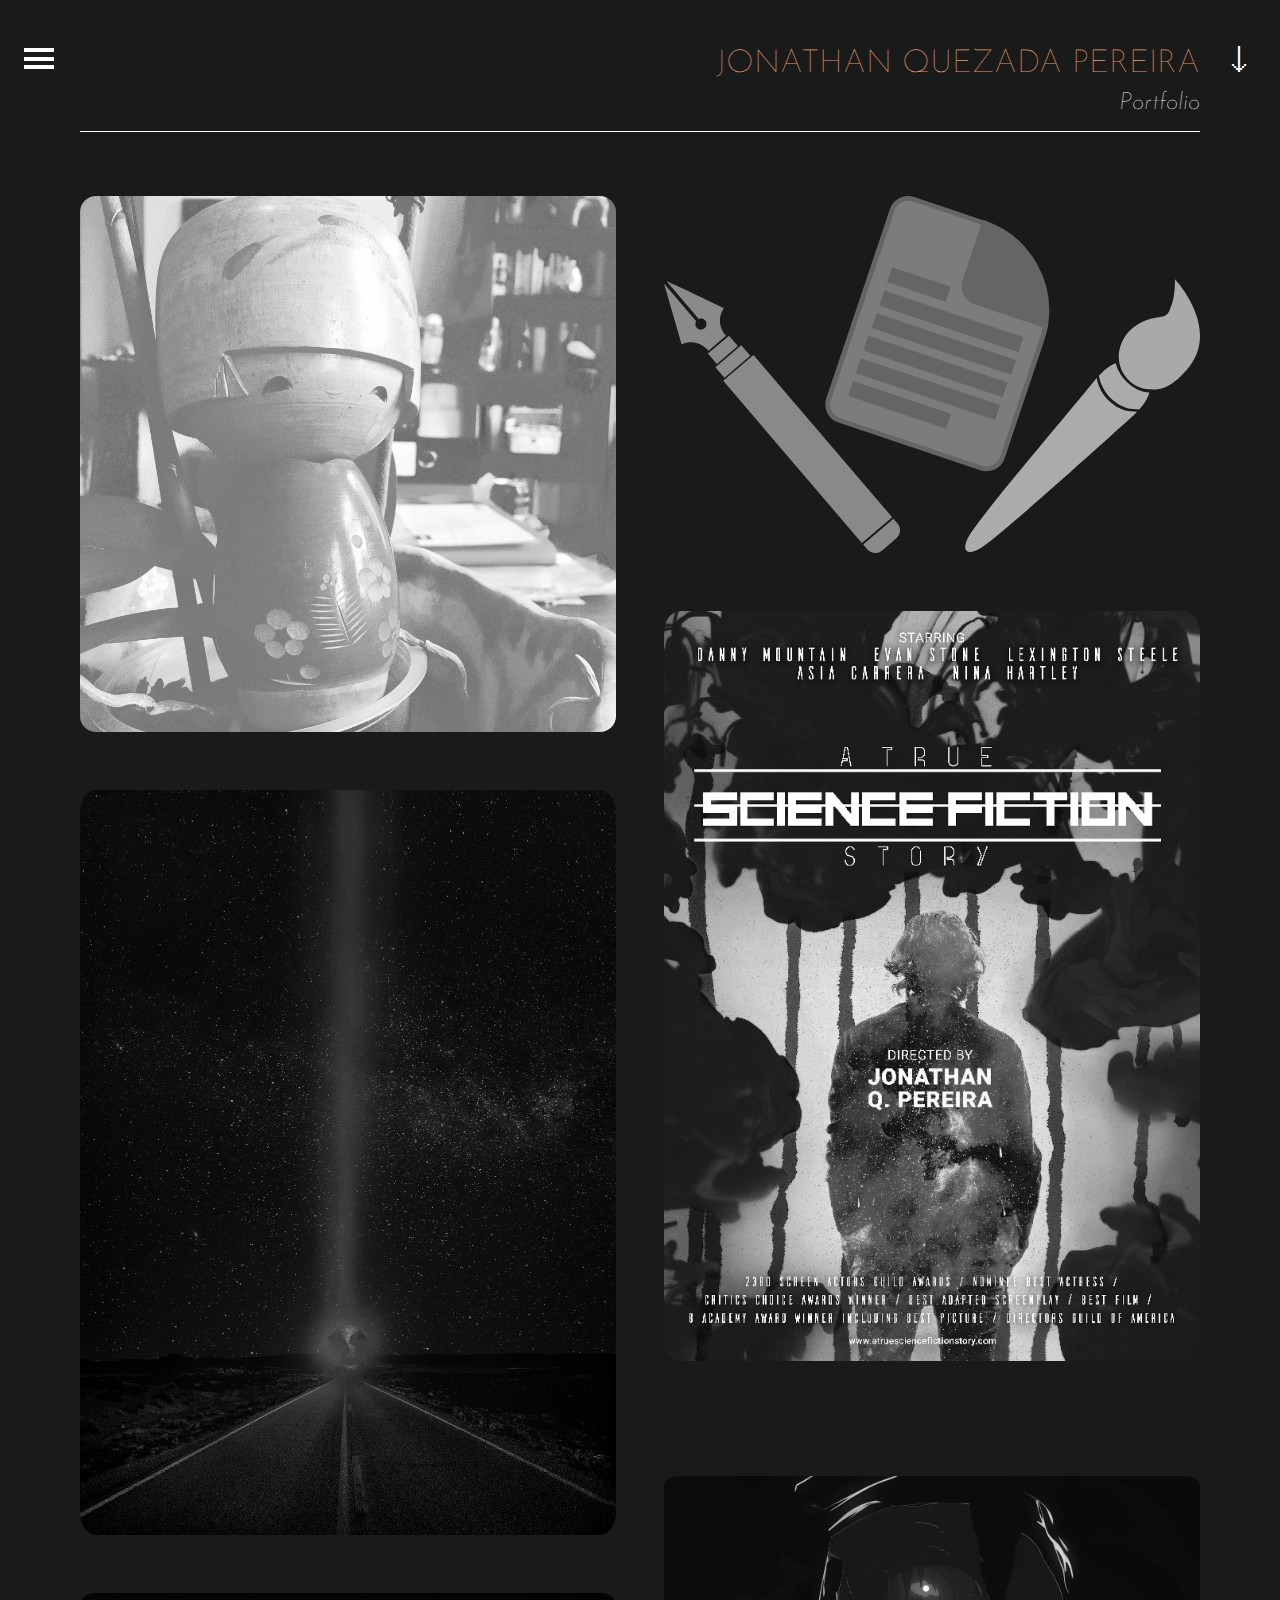
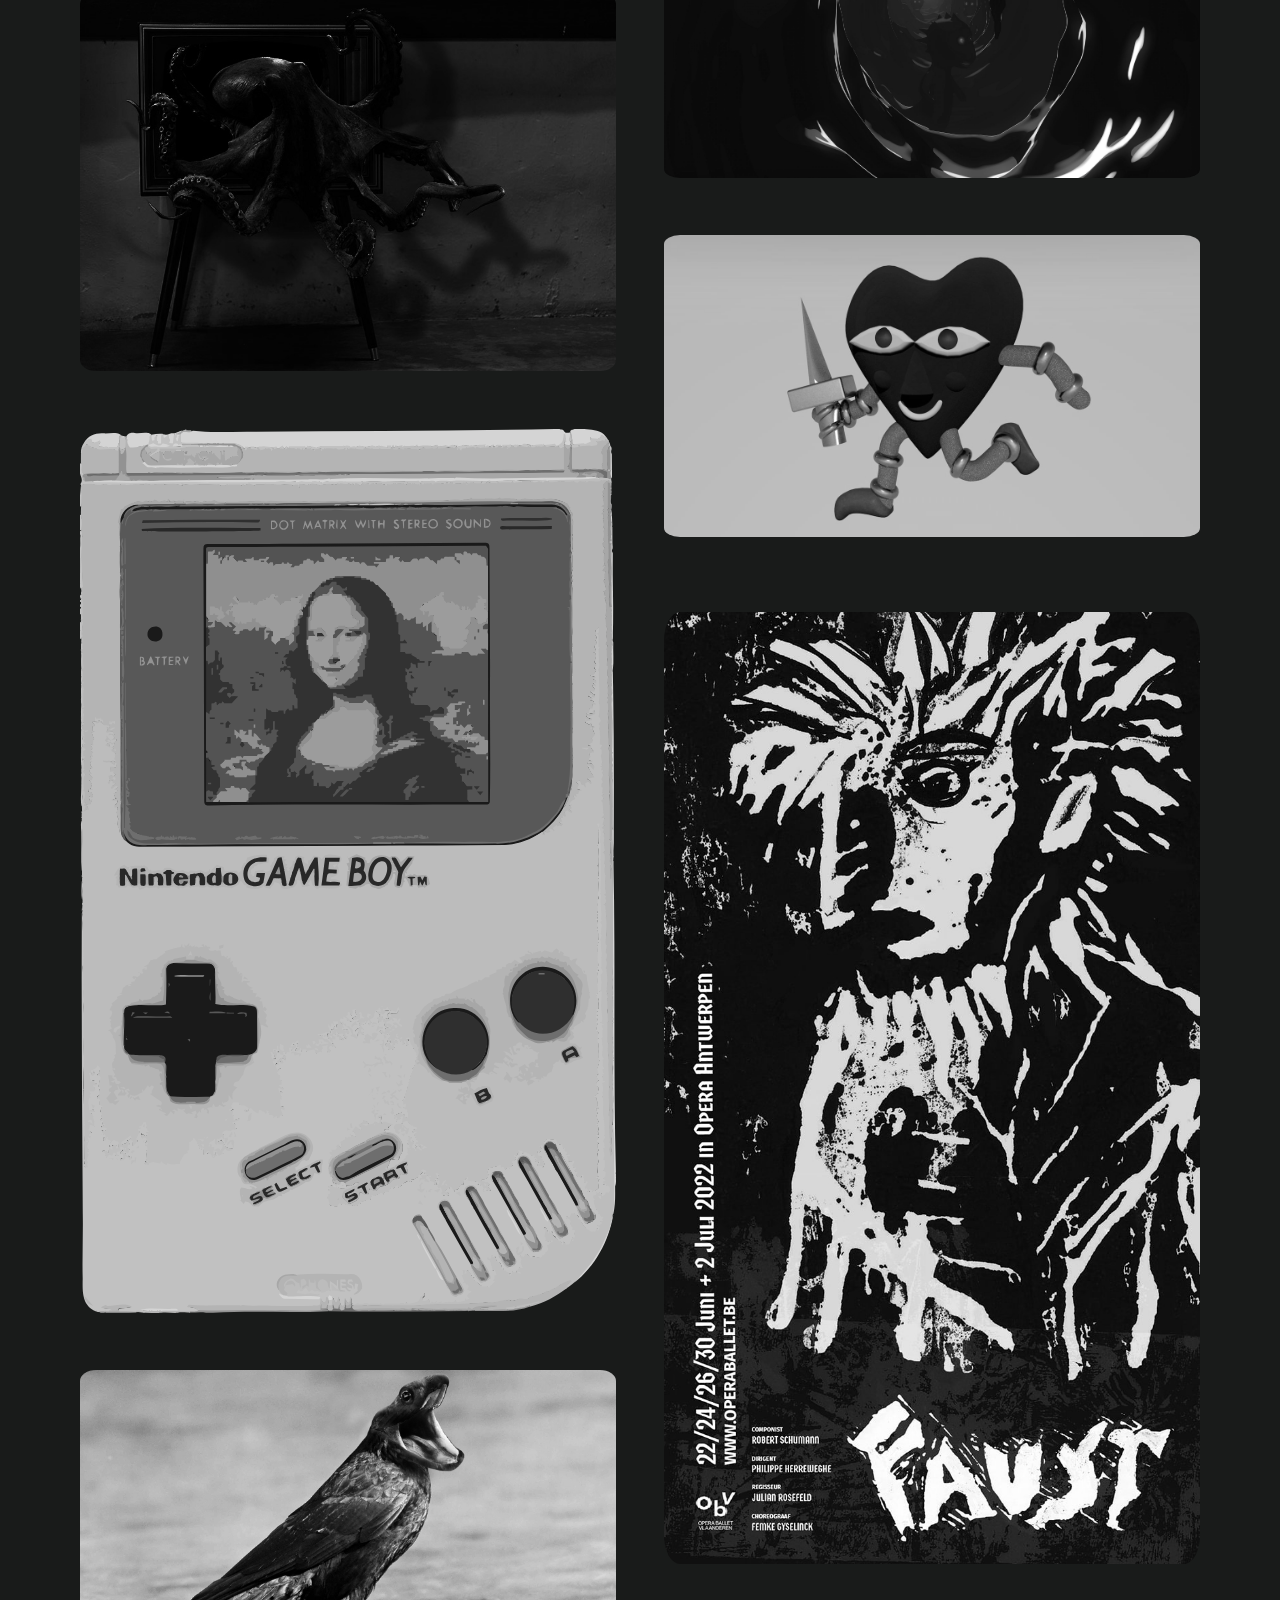
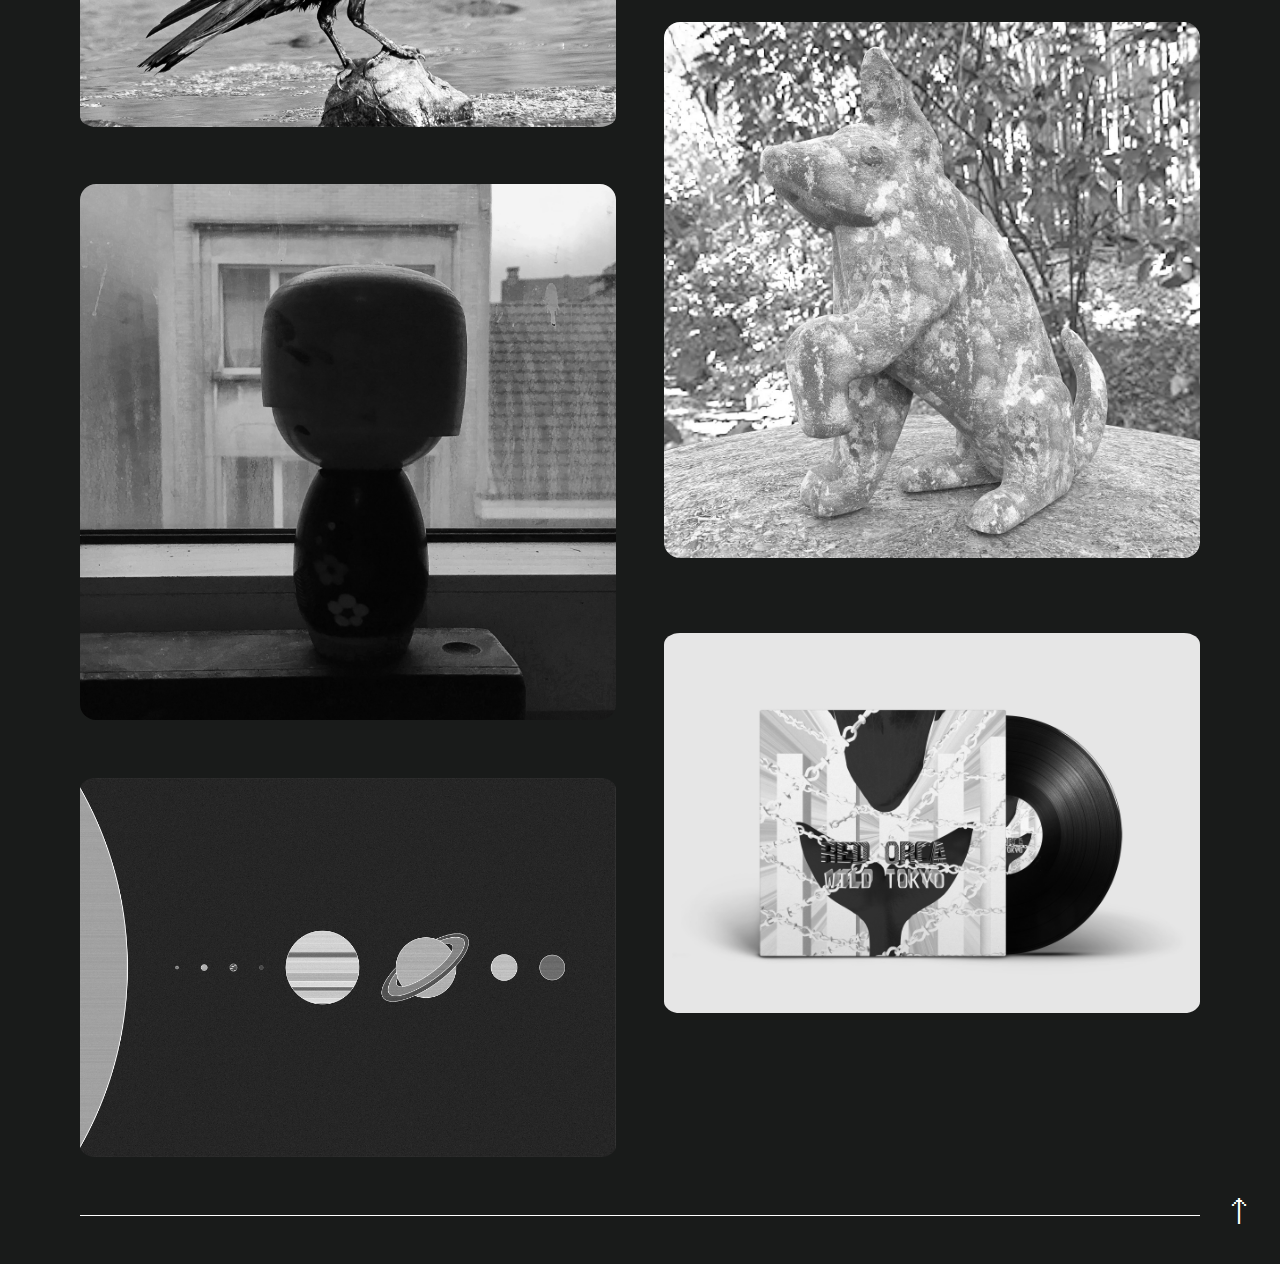
==== commit 7b32bebd: "image compression" ====
--- a/index.html
+++ b/index.html
@@ -86,7 +86,7 @@
 			</div>
 			<div>
 				<a href="./scifi.html">
-				<img src="img/sf poster 2.png" alt="">
+				<img src="img/sf poster 2.jpg" alt="">
 				</a>
 				<h3>Scifi Poster, 2018</h3>
 			</div>
@@ -104,13 +104,13 @@
 			</div>
 			<div>
 				<a href="./3d.html">
-				<img src="img/img12.png" alt="">
+				<img src="img/img12.jpg" alt="">
 				</a>
 				<h3>3D Figure, 2021 <br><a href="https://www.instagram.com/p/CRq-9FQh7xC/" target="_blank">(based on a 2D design by Jasper van Gestel)</a></h3>
 			</div>
 			<div>
 				<a href="./faust.html">
-				<img src="img/img 13.png" alt="">
+				<img src="img/img 13.jpg" alt="">
 				</a>
 				<h3>Faust poster, 2021</h3>
 			</div>
